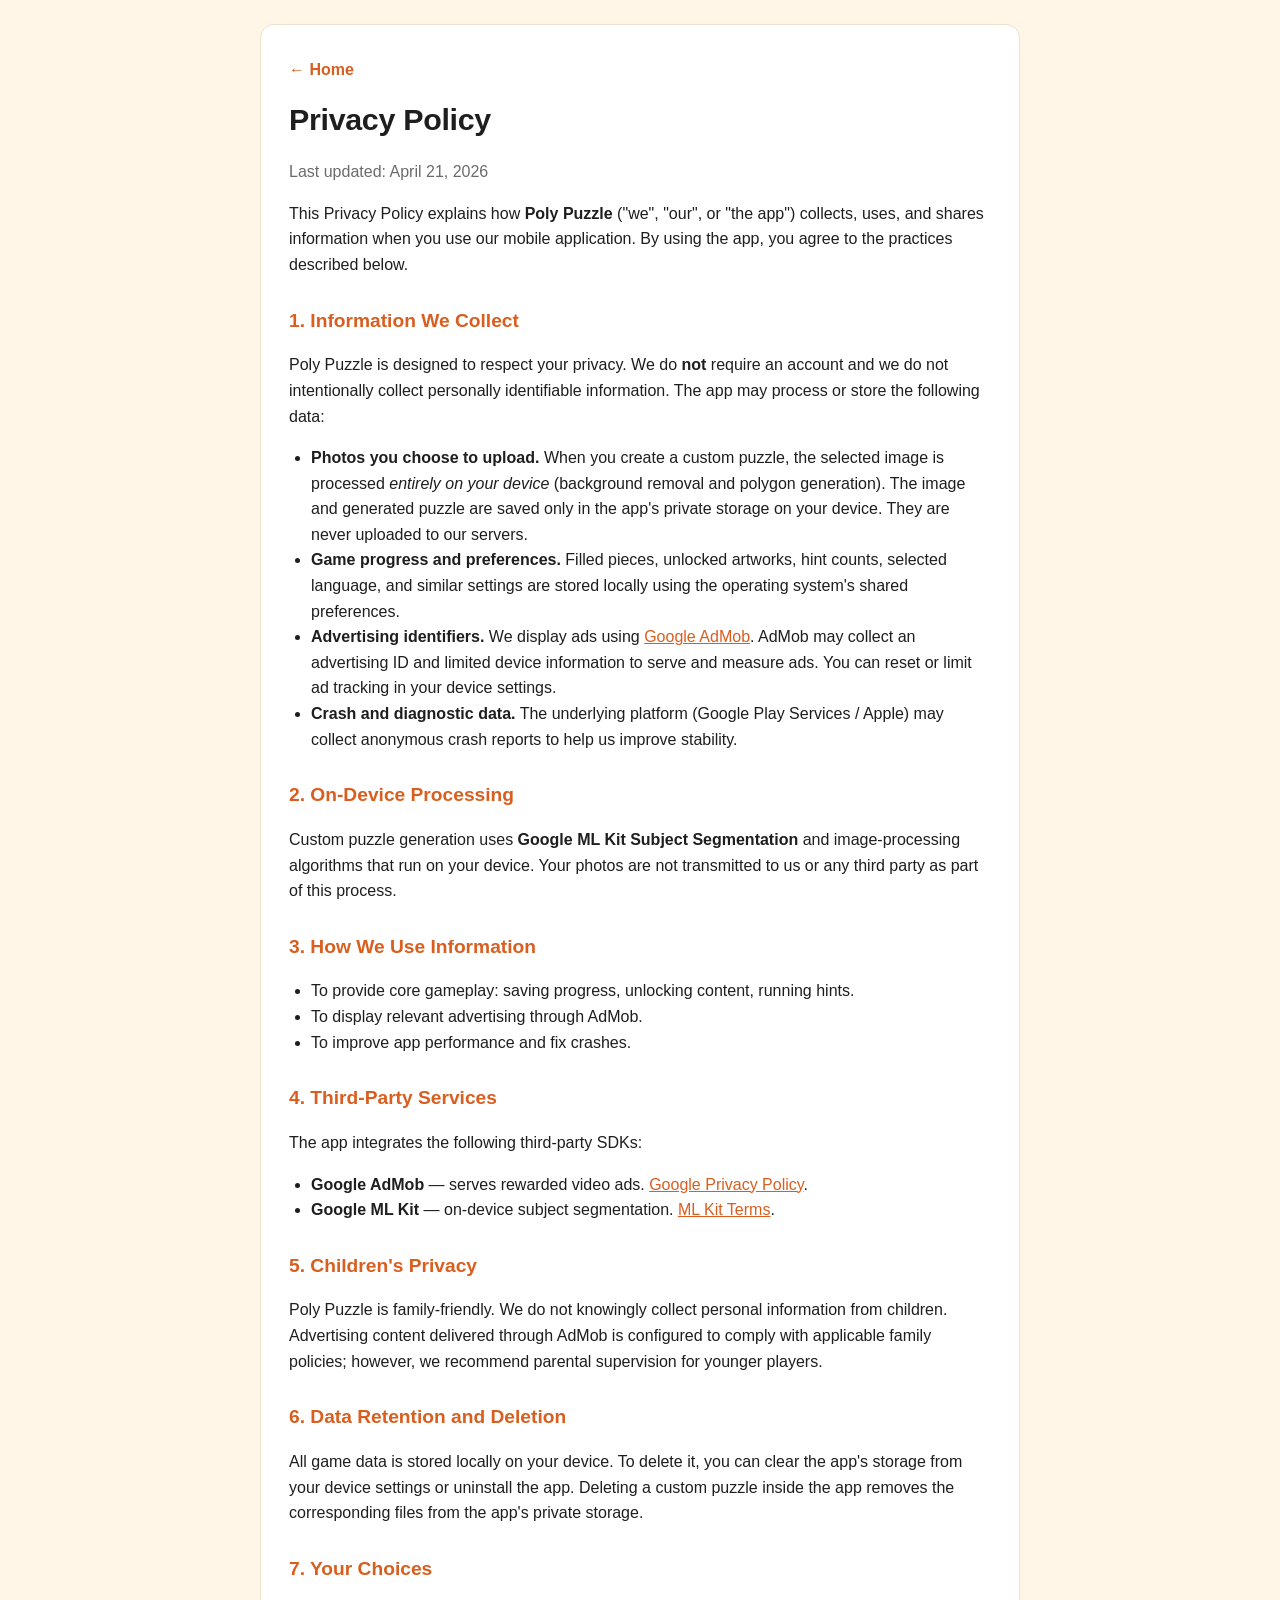
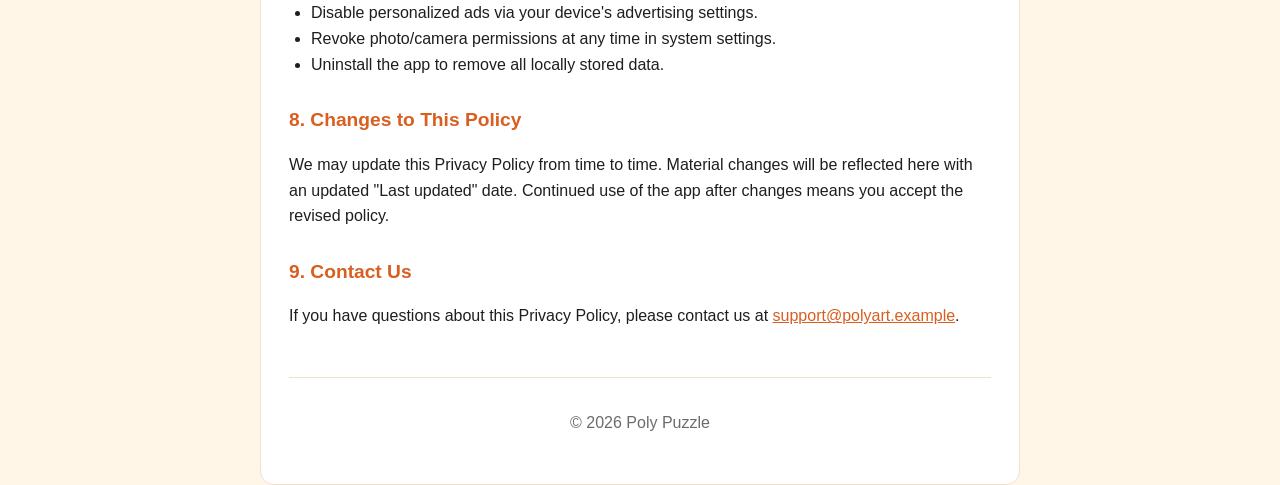
==== privacy.html @ d865cbde "Add files via upload" ====
<!DOCTYPE html>
<html lang="en">
<head>
  <meta charset="UTF-8" />
  <meta name="viewport" content="width=device-width, initial-scale=1.0" />
  <title>Privacy Policy — Poly Puzzle</title>
  <link rel="stylesheet" href="styles.css" />
</head>
<body>
  <main class="container doc">
    <nav class="topnav"><a href="./index.html">← Home</a></nav>
    <h1>Privacy Policy</h1>
    <p class="muted">Last updated: April 21, 2026</p>

    <p>
      This Privacy Policy explains how <strong>Poly Puzzle</strong> ("we", "our", or "the app")
      collects, uses, and shares information when you use our mobile application.
      By using the app, you agree to the practices described below.
    </p>

    <h2>1. Information We Collect</h2>
    <p>
      Poly Puzzle is designed to respect your privacy. We do <strong>not</strong>
      require an account and we do not intentionally collect personally identifiable
      information. The app may process or store the following data:
    </p>
    <ul>
      <li><strong>Photos you choose to upload.</strong> When you create a custom
        puzzle, the selected image is processed <em>entirely on your device</em>
        (background removal and polygon generation). The image and generated
        puzzle are saved only in the app's private storage on your device. They
        are never uploaded to our servers.</li>
      <li><strong>Game progress and preferences.</strong> Filled pieces, unlocked
        artworks, hint counts, selected language, and similar settings are stored
        locally using the operating system's shared preferences.</li>
      <li><strong>Advertising identifiers.</strong> We display ads using
        <a href="https://support.google.com/admob" rel="noopener noreferrer" target="_blank">Google AdMob</a>.
        AdMob may collect an advertising ID and limited device information to
        serve and measure ads. You can reset or limit ad tracking in your device
        settings.</li>
      <li><strong>Crash and diagnostic data.</strong> The underlying platform
        (Google Play Services / Apple) may collect anonymous crash reports to
        help us improve stability.</li>
    </ul>

    <h2>2. On-Device Processing</h2>
    <p>
      Custom puzzle generation uses <strong>Google ML Kit Subject Segmentation</strong>
      and image-processing algorithms that run on your device. Your photos are
      not transmitted to us or any third party as part of this process.
    </p>

    <h2>3. How We Use Information</h2>
    <ul>
      <li>To provide core gameplay: saving progress, unlocking content, running hints.</li>
      <li>To display relevant advertising through AdMob.</li>
      <li>To improve app performance and fix crashes.</li>
    </ul>

    <h2>4. Third-Party Services</h2>
    <p>The app integrates the following third-party SDKs:</p>
    <ul>
      <li><strong>Google AdMob</strong> — serves rewarded video ads.
        <a href="https://policies.google.com/privacy" rel="noopener noreferrer" target="_blank">Google Privacy Policy</a>.</li>
      <li><strong>Google ML Kit</strong> — on-device subject segmentation.
        <a href="https://developers.google.com/ml-kit/terms" rel="noopener noreferrer" target="_blank">ML Kit Terms</a>.</li>
    </ul>

    <h2>5. Children's Privacy</h2>
    <p>
      Poly Puzzle is family-friendly. We do not knowingly collect personal
      information from children. Advertising content delivered through AdMob is
      configured to comply with applicable family policies; however, we recommend
      parental supervision for younger players.
    </p>

    <h2>6. Data Retention and Deletion</h2>
    <p>
      All game data is stored locally on your device. To delete it, you can clear
      the app's storage from your device settings or uninstall the app. Deleting
      a custom puzzle inside the app removes the corresponding files from the
      app's private storage.
    </p>

    <h2>7. Your Choices</h2>
    <ul>
      <li>Disable personalized ads via your device's advertising settings.</li>
      <li>Revoke photo/camera permissions at any time in system settings.</li>
      <li>Uninstall the app to remove all locally stored data.</li>
    </ul>

    <h2>8. Changes to This Policy</h2>
    <p>
      We may update this Privacy Policy from time to time. Material changes will
      be reflected here with an updated "Last updated" date. Continued use of
      the app after changes means you accept the revised policy.
    </p>

    <h2>9. Contact Us</h2>
    <p>
      If you have questions about this Privacy Policy, please contact us at
      <a href="mailto:support@polyart.example">support@polyart.example</a>.
    </p>

    <footer>
      <p>&copy; 2026 Poly Puzzle</p>
    </footer>
  </main>
</body>
</html>
---- styles.css ----
:root {
  --bg: #FFF6E8;
  --surface: #ffffff;
  --accent: #FF8A3D;
  --accent-dark: #D95E1F;
  --text: #1E1E1E;
  --muted: #6B6B6B;
  --border: #EEE2CF;
}

* { box-sizing: border-box; }

html, body {
  margin: 0;
  padding: 0;
  background: var(--bg);
  color: var(--text);
  font-family: -apple-system, BlinkMacSystemFont, "Segoe UI", Roboto, "Helvetica Neue", Arial, sans-serif;
  line-height: 1.6;
}

.container {
  max-width: 760px;
  margin: 0 auto;
  padding: 32px 20px 64px;
}

.hero {
  text-align: center;
  padding: 40px 16px 24px;
}

.hero .icon {
  display: inline-flex;
  align-items: center;
  justify-content: center;
  width: 96px;
  height: 96px;
  background: #fff;
  border-radius: 22px;
  box-shadow: 0 8px 24px rgba(0,0,0,0.08);
  margin-bottom: 16px;
}

h1 {
  font-size: 2.1rem;
  margin: 0 0 8px;
  letter-spacing: -0.01em;
}

.tagline {
  color: var(--muted);
  margin: 0;
  font-size: 1.05rem;
}

.links {
  display: grid;
  grid-template-columns: 1fr;
  gap: 16px;
  margin-top: 32px;
}

@media (min-width: 640px) {
  .links { grid-template-columns: 1fr 1fr; }
}

.card {
  display: block;
  background: var(--surface);
  border: 1px solid var(--border);
  border-radius: 14px;
  padding: 22px 20px;
  text-decoration: none;
  color: var(--text);
  transition: transform 0.15s ease, box-shadow 0.15s ease;
}

.card:hover {
  transform: translateY(-2px);
  box-shadow: 0 8px 20px rgba(255, 138, 61, 0.15);
  border-color: var(--accent);
}

.card h2 {
  margin: 0 0 6px;
  font-size: 1.2rem;
  color: var(--accent-dark);
}

.card p {
  margin: 0;
  color: var(--muted);
  font-size: 0.95rem;
}

.doc {
  background: var(--surface);
  border-radius: 14px;
  border: 1px solid var(--border);
  margin-top: 24px;
  padding: 32px 28px;
}

.doc h1 { font-size: 1.9rem; margin-top: 0; }
.doc h2 {
  font-size: 1.2rem;
  margin-top: 28px;
  color: var(--accent-dark);
}
.doc p, .doc li { font-size: 1rem; }
.doc ul { padding-left: 22px; }
.doc a { color: var(--accent-dark); }
.doc strong { color: var(--text); }

.muted { color: var(--muted); font-size: 0.9rem; }

.topnav {
  margin-bottom: 12px;
}

.topnav a {
  text-decoration: none;
  color: var(--accent-dark);
  font-weight: 600;
}

footer {
  margin-top: 48px;
  padding-top: 16px;
  border-top: 1px solid var(--border);
  color: var(--muted);
  font-size: 0.9rem;
  text-align: center;
}

footer a { color: var(--accent-dark); }
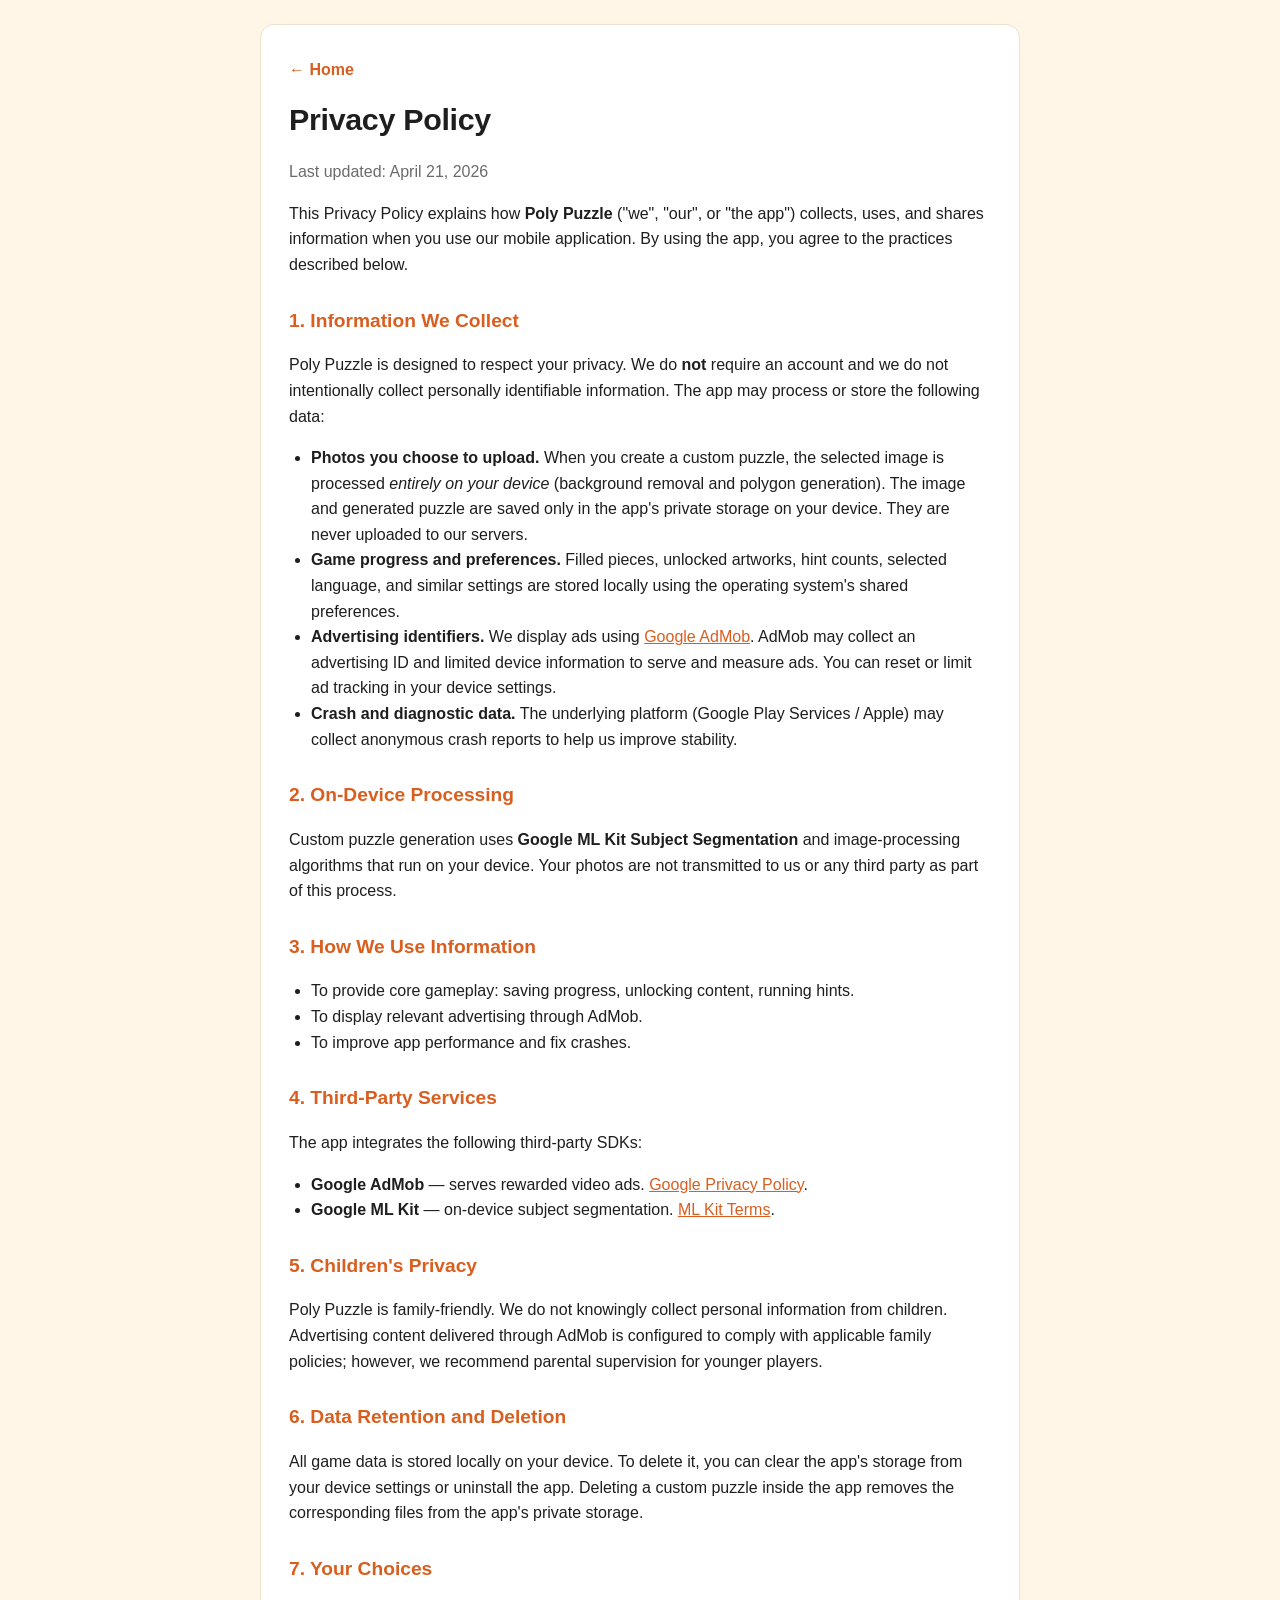
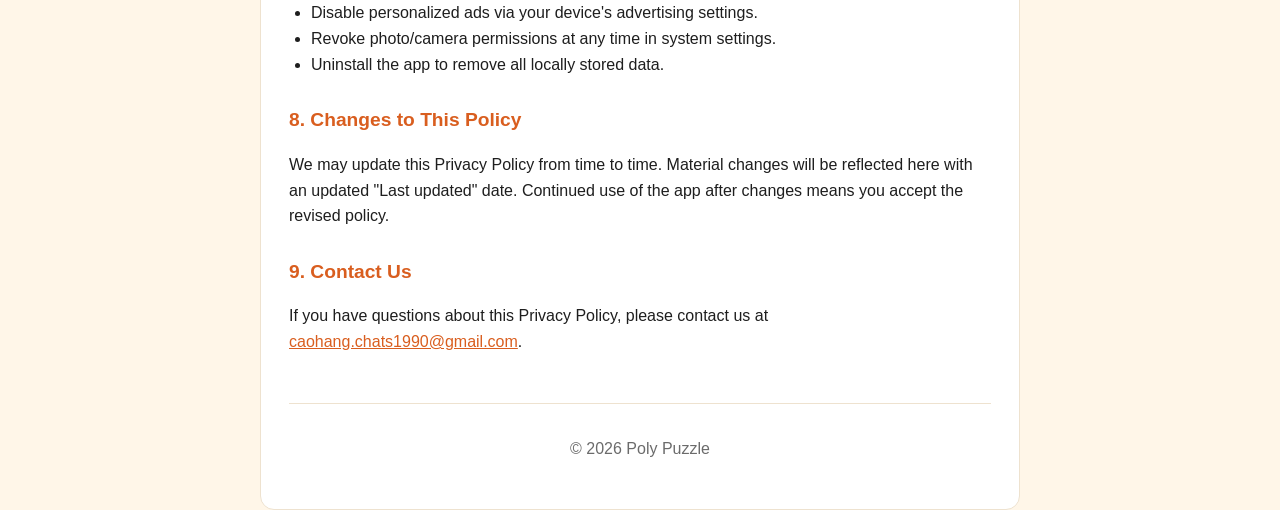
==== commit 87b0eca7: "Update privacy.html change mail" ====
--- a/privacy.html
+++ b/privacy.html
@@ -99,7 +99,7 @@
     <h2>9. Contact Us</h2>
     <p>
       If you have questions about this Privacy Policy, please contact us at
-      <a href="mailto:support@polyart.example">support@polyart.example</a>.
+      <a href="mailto:caohang.chats1990@gmail.com">caohang.chats1990@gmail.com</a>.
     </p>
 
     <footer>
